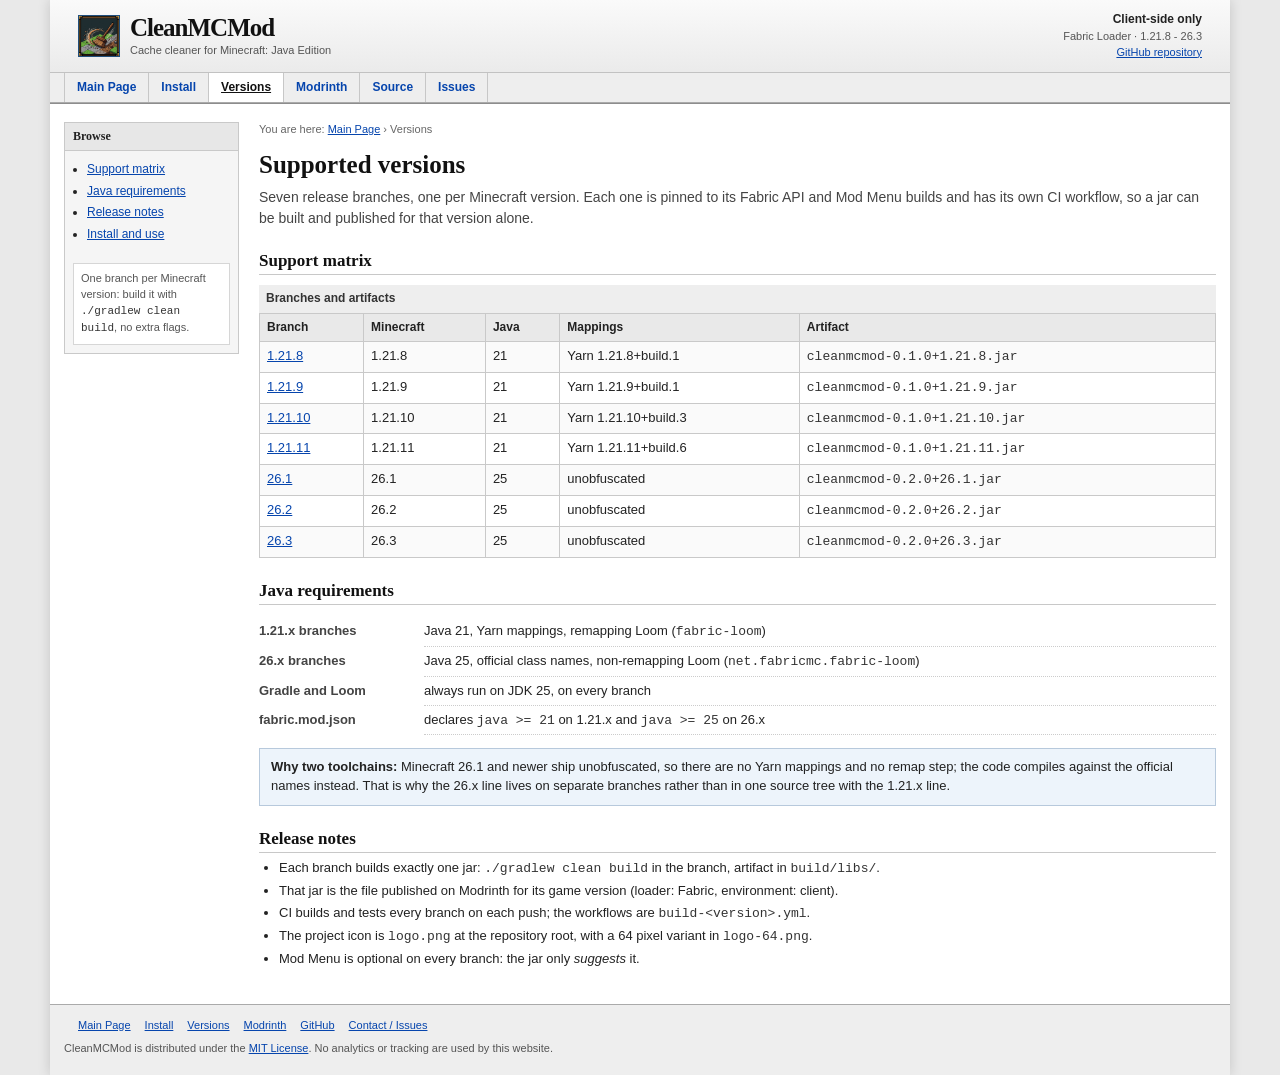
==== .website/versions.html @ 72325664 "Add the CleanMCMod project site A three-page static site in the same catalogue style as the other Pi" ====
<!doctype html>
<html lang="en">
<head>
<meta charset="utf-8"><meta name="viewport" content="width=device-width, initial-scale=1">
<meta name="description" content="CleanMCMod supported Minecraft versions and the branch that builds each one.">
<title>Versions - CleanMCMod</title>
<link rel="stylesheet" href="styles.css">
<link rel="icon" type="image/png" href="icon.png">
<script defer src="script.js"></script>
</head>
<body>
<a class="skip-link" href="#main-content">Skip to content</a>
<header class="site-header">
  <div class="container header-main">
    <a class="brand" href="index.html">
      <span class="brand-mark"><img src="icon.png" alt="CleanMCMod logo"></span>
      <span><span class="brand-name">CleanMCMod</span><span class="brand-subtitle">Cache cleaner for Minecraft: Java Edition</span></span>
    </a>
    <div class="header-meta">
      <strong>Client-side only</strong>
      Fabric Loader &middot; 1.21.8 - 26.3<br>
      <a href="https://github.com/PiBOH/cleanmcmod">GitHub repository</a>
    </div>
    <button class="menu-toggle" type="button" aria-expanded="false" aria-controls="primary-nav">Menu</button>
  </div>
  <nav class="site-nav" aria-label="Main navigation">
    <ul class="container nav-list" id="primary-nav">
      <li><a href="index.html">Main Page</a></li>
      <li><a href="install.html">Install</a></li>
      <li><a href="versions.html" aria-current="page">Versions</a></li>
      <li><a href="https://modrinth.com/mod/cleanmcmod">Modrinth</a></li>
      <li><a href="https://github.com/PiBOH/cleanmcmod">Source</a></li>
      <li><a href="https://github.com/PiBOH/cleanmcmod/issues">Issues</a></li>
    </ul>
  </nav>
</header>

<main id="main-content" class="page-layout">
  <aside class="sidebar">
    <h2 class="sidebar-heading">Browse</h2>
    <ul>
      <li><a href="#matrix">Support matrix</a></li>
      <li><a href="#java">Java requirements</a></li>
      <li><a href="#release">Release notes</a></li>
      <li><a href="install.html">Install and use</a></li>
    </ul>
    <div class="sidebar-note">One branch per Minecraft version: build it with <code>./gradlew clean build</code>, no extra flags.</div>
  </aside>

  <section class="content">
    <p class="breadcrumb">You are here: <a href="index.html">Main Page</a> &rsaquo; Versions</p>
    <h1>Supported versions</h1>
    <p class="lead">Seven release branches, one per Minecraft version. Each one is pinned to its Fabric API and Mod Menu builds and has its own CI workflow, so a jar can be built and published for that version alone.</p>

    <h2 id="matrix">Support matrix</h2>
    <table class="catalog-table">
      <caption>Branches and artifacts</caption>
      <tr><th>Branch</th><th>Minecraft</th><th>Java</th><th>Mappings</th><th>Artifact</th></tr>
      <tr><td><a href="https://github.com/PiBOH/cleanmcmod/tree/1.21.8">1.21.8</a></td><td>1.21.8</td><td>21</td><td>Yarn 1.21.8+build.1</td><td><code>cleanmcmod-0.1.0+1.21.8.jar</code></td></tr>
      <tr><td><a href="https://github.com/PiBOH/cleanmcmod/tree/1.21.9">1.21.9</a></td><td>1.21.9</td><td>21</td><td>Yarn 1.21.9+build.1</td><td><code>cleanmcmod-0.1.0+1.21.9.jar</code></td></tr>
      <tr><td><a href="https://github.com/PiBOH/cleanmcmod/tree/1.21.10">1.21.10</a></td><td>1.21.10</td><td>21</td><td>Yarn 1.21.10+build.3</td><td><code>cleanmcmod-0.1.0+1.21.10.jar</code></td></tr>
      <tr><td><a href="https://github.com/PiBOH/cleanmcmod/tree/1.21.11">1.21.11</a></td><td>1.21.11</td><td>21</td><td>Yarn 1.21.11+build.6</td><td><code>cleanmcmod-0.1.0+1.21.11.jar</code></td></tr>
      <tr><td><a href="https://github.com/PiBOH/cleanmcmod/tree/26.1">26.1</a></td><td>26.1</td><td>25</td><td>unobfuscated</td><td><code>cleanmcmod-0.2.0+26.1.jar</code></td></tr>
      <tr><td><a href="https://github.com/PiBOH/cleanmcmod/tree/26.2">26.2</a></td><td>26.2</td><td>25</td><td>unobfuscated</td><td><code>cleanmcmod-0.2.0+26.2.jar</code></td></tr>
      <tr><td><a href="https://github.com/PiBOH/cleanmcmod/tree/26.3">26.3</a></td><td>26.3</td><td>25</td><td>unobfuscated</td><td><code>cleanmcmod-0.2.0+26.3.jar</code></td></tr>
    </table>

    <h2 id="java">Java requirements</h2>
    <div class="detail-list">
      <dl>
        <dt>1.21.x branches</dt><dd>Java 21, Yarn mappings, remapping Loom (<code>fabric-loom</code>)</dd>
        <dt>26.x branches</dt><dd>Java 25, official class names, non-remapping Loom (<code>net.fabricmc.fabric-loom</code>)</dd>
        <dt>Gradle and Loom</dt><dd>always run on JDK 25, on every branch</dd>
        <dt>fabric.mod.json</dt><dd>declares <code>java &gt;= 21</code> on 1.21.x and <code>java &gt;= 25</code> on 26.x</dd>
      </dl>
    </div>
    <div class="notice"><strong>Why two toolchains:</strong> Minecraft 26.1 and newer ship unobfuscated, so there are no Yarn mappings and no remap step; the code compiles against the official names instead. That is why the 26.x line lives on separate branches rather than in one source tree with the 1.21.x line.</div>

    <h2 id="release">Release notes</h2>
    <ul class="list-tight">
      <li>Each branch builds exactly one jar: <code>./gradlew clean build</code> in the branch, artifact in <code>build/libs/</code>.</li>
      <li>That jar is the file published on Modrinth for its game version (loader: Fabric, environment: client).</li>
      <li>CI builds and tests every branch on each push; the workflows are <code>build-&lt;version&gt;.yml</code>.</li>
      <li>The project icon is <code>logo.png</code> at the repository root, with a 64 pixel variant in <code>logo-64.png</code>.</li>
      <li>Mod Menu is optional on every branch: the jar only <em>suggests</em> it.</li>
    </ul>
  </section>
</main>

<footer class="site-footer">
  <div class="container footer-links">
    <a href="index.html">Main Page</a>
    <a href="install.html">Install</a>
    <a href="versions.html">Versions</a>
    <a href="https://modrinth.com/mod/cleanmcmod">Modrinth</a>
    <a href="https://github.com/PiBOH/cleanmcmod">GitHub</a>
    <a href="https://github.com/PiBOH/cleanmcmod/issues">Contact / Issues</a>
  </div>
  <div class="container footer-note">CleanMCMod is distributed under the <a href="https://github.com/PiBOH/cleanmcmod/blob/main/LICENSE">MIT License</a>. No analytics or tracking are used by this website.</div>
</footer>
</body>
</html>
---- .website/styles.css ----
/* CleanMCMod project site
   Same catalogue styling as the other PiBOH pages: compact, plain, link-first.
*/
:root {
  --page: #ffffff;
  --panel: #f5f5f5;
  --panel-blue: #edf4fb;
  --line: #c9c9c9;
  --line-dark: #a7a7a7;
  --text: #222222;
  --muted: #5d5d5d;
  --blue: #0645ad;
  --blue-dark: #003b86;
  --visited: #5b2a86;
  --green: #176d35;
  --orange: #8b4b00;
  --red: #9b2226;
  --max: 1180px;
}

* { box-sizing: border-box; }
html { background: #e9e9e9; }
body {
  max-width: var(--max);
  min-height: 100vh;
  margin: 0 auto;
  color: var(--text);
  background: var(--page);
  font: 13px/1.45 Arial, Helvetica, sans-serif;
  box-shadow: 0 0 12px rgba(0, 0, 0, .16);
}
a { color: var(--blue); text-decoration: underline; }
a:visited { color: var(--visited); }
a:hover, a:focus { color: var(--blue-dark); text-decoration: none; }
button, input, select { font: inherit; }
code, kbd, pre { font-family: "Courier New", Courier, monospace; }
code { color: #333; }
.container { width: min(100% - 28px, var(--max) - 28px); margin: 0 auto; }
.skip-link { position: absolute; left: -9999px; top: 0; padding: 6px 9px; color: #fff; background: #000; }
.skip-link:focus { left: 8px; z-index: 20; }
.sr-only { position: absolute; width: 1px; height: 1px; padding: 0; margin: -1px; overflow: hidden; clip: rect(0, 0, 0, 0); white-space: nowrap; border: 0; }

.site-header { border-bottom: 1px solid #8d8d8d; background: linear-gradient(#fafafa, #e4e4e4); }
.header-main { display: flex; align-items: center; justify-content: space-between; gap: 18px; min-height: 72px; padding: 10px 14px; }
.brand { display: flex; align-items: center; gap: 10px; color: #111; text-decoration: none; }
.brand:visited { color: #111; }
.brand-mark { display: grid; place-items: center; width: 42px; height: 42px; overflow: hidden; border: 1px solid #214f7d; background: #0f3b2c; }
.brand-mark img { display: block; width: 100%; height: 100%; object-fit: cover; object-position: center center; }
.brand-name { display: block; font: bold 25px Georgia, "Times New Roman", serif; letter-spacing: -.04em; }
.brand-subtitle { display: block; margin-top: 1px; color: #555; font-size: 11px; }
.header-meta { color: #555; font-size: 11px; text-align: right; }
.header-meta strong { display: block; color: #222; font-size: 12px; }

.site-nav { border-top: 1px solid #c2c2c2; border-bottom: 1px solid #aaa; background: #eee; }
.nav-list { display: flex; flex-wrap: wrap; gap: 0; margin: 0 auto; padding: 0; list-style: none; }
.nav-list a { display: block; padding: 6px 12px; border-right: 1px solid #c7c7c7; color: #0645ad; font-size: 12px; font-weight: bold; text-decoration: none; }
.nav-list li:first-child a { border-left: 1px solid #c7c7c7; }
.nav-list a:hover, .nav-list a[aria-current="page"] { color: #111; background: #fff; text-decoration: underline; }
.menu-toggle { display: none; margin: 5px 0; padding: 5px 8px; border: 1px solid #999; background: #fff; cursor: pointer; }

.page-layout { display: grid; grid-template-columns: 175px minmax(0, 1fr); gap: 20px; padding: 18px 14px 30px; }
.sidebar { align-self: start; border: 1px solid var(--line); background: var(--panel); }
.sidebar-heading { margin: 0; padding: 6px 8px; border-bottom: 1px solid var(--line); color: #222; background: #e7e7e7; font-size: 12px; }
.sidebar ul { margin: 0; padding: 6px 9px 8px 22px; }
.sidebar li { margin: 4px 0; font-size: 12px; }
.sidebar-note { margin: 8px; padding: 7px; border: 1px solid #d6d6d6; color: #555; background: #fff; font-size: 11px; }
.content { min-width: 0; }
.breadcrumb { margin: 0 0 12px; color: #666; font-size: 11px; }
.breadcrumb a { color: #0645ad; }
h1 { margin: 0 0 7px; color: #111; font: bold 25px/1.2 Georgia, "Times New Roman", serif; }
h2 { margin: 22px 0 6px; padding-bottom: 3px; border-bottom: 1px solid #c8c8c8; color: #111; font: bold 17px/1.25 Georgia, "Times New Roman", serif; }
h3 { margin: 16px 0 4px; color: #222; font-size: 14px; }
p { margin: 8px 0; }
.lead { margin: 0 0 13px; color: #444; font-size: 14px; }
.notice { margin: 12px 0; padding: 9px 11px; border: 1px solid #b7c9dc; background: var(--panel-blue); }
.notice.warning { border-color: #dfc78e; background: #fff9e8; }
.notice.danger { border-color: #dfb1b1; background: #fff2f2; }
.notice strong { color: #222; }
.small { color: var(--muted); font-size: 11px; }
.muted { color: var(--muted); }

.catalog-table { width: 100%; margin: 10px 0 15px; border-collapse: collapse; border: 1px solid var(--line-dark); }
.catalog-table caption { padding: 5px 7px; color: #333; background: #eee; font-size: 12px; font-weight: bold; text-align: left; }
.catalog-table th, .catalog-table td { padding: 5px 7px; border: 1px solid var(--line); vertical-align: top; text-align: left; }
.catalog-table th { color: #222; background: #e9e9e9; font-size: 12px; }
.catalog-table tr:nth-child(even) td { background: #fafafa; }
.catalog-table.compact th, .catalog-table.compact td { padding: 3px 6px; }
.catalog-table .right { text-align: right; white-space: nowrap; }
.tool-name { font-weight: bold; }
.tool-icon { display: inline-block; min-width: 32px; margin-right: 5px; padding: 2px 4px; border: 1px solid #9aaabb; color: #16486d; background: #edf4fb; font: bold 10px Arial; text-align: center; }
.status { display: inline-block; padding: 1px 5px; border: 1px solid #aaa; color: #444; background: #eee; font-size: 10px; white-space: nowrap; }
.status.recommended { border-color: #91b99c; color: #155c2c; background: #edf8ef; }
.status.fallback { border-color: #d5b87a; color: #7c4900; background: #fff8e7; }
.status.warning { border-color: #d8a1a1; color: #8e1f23; background: #fff1f1; }

.hero-classic { padding: 11px 13px; border: 1px solid #b6c7d7; background: linear-gradient(90deg, #eef6fd, #fff); }
.hero-classic h1 { margin-bottom: 4px; font-size: 27px; }
.hero-classic p { max-width: 800px; }
.quick-links { display: flex; flex-wrap: wrap; gap: 7px 18px; margin: 12px 0 4px; }
.quick-links a { font-weight: bold; }
.detail-list { margin-top: 6px; }
.detail-list dt { float: left; clear: left; width: 165px; padding: 4px 8px 4px 0; color: #444; font-weight: bold; }
.detail-list dd { min-height: 25px; margin: 0 0 1px 165px; padding: 4px 0; border-bottom: 1px dotted #ccc; }
pre.command { overflow-x: auto; margin: 8px 0; padding: 9px; border: 1px solid #c9c9c9; background: #f8f8f8; font-size: 12px; }
.list-tight { margin: 5px 0; padding-left: 20px; }
.list-tight li { margin: 3px 0; }

.site-footer { padding: 13px 14px 18px; border-top: 1px solid #aaa; color: #555; background: #eee; font-size: 11px; }
.footer-links { display: flex; flex-wrap: wrap; gap: 0 14px; margin-bottom: 7px; }
.footer-note { margin: 0; }

@media (max-width: 760px) {
  .header-main { min-height: 62px; }
  .header-meta { display: none; }
  .menu-toggle { display: block; }
  .nav-list { display: none; }
  .nav-list.is-open { display: block; }
  .nav-list a, .nav-list li:first-child a { border-left: 0; border-right: 0; border-bottom: 1px solid #d1d1d1; }
  .page-layout { display: block; padding-top: 12px; }
  .sidebar { margin-bottom: 15px; }
  .sidebar ul { columns: 2; }
  .catalog-table { display: block; overflow-x: auto; white-space: normal; }
  .detail-list dt { float: none; width: auto; padding-bottom: 0; }
  .detail-list dd { margin-left: 0; }
}
@media (max-width: 430px) {
  .container { width: calc(100% - 18px); }
  .brand-name { font-size: 22px; }
  .brand-subtitle { font-size: 10px; }
  h1 { font-size: 22px; }
  .sidebar ul { columns: 1; }
}
@media (prefers-reduced-motion: reduce) { * { scroll-behavior: auto !important; } }
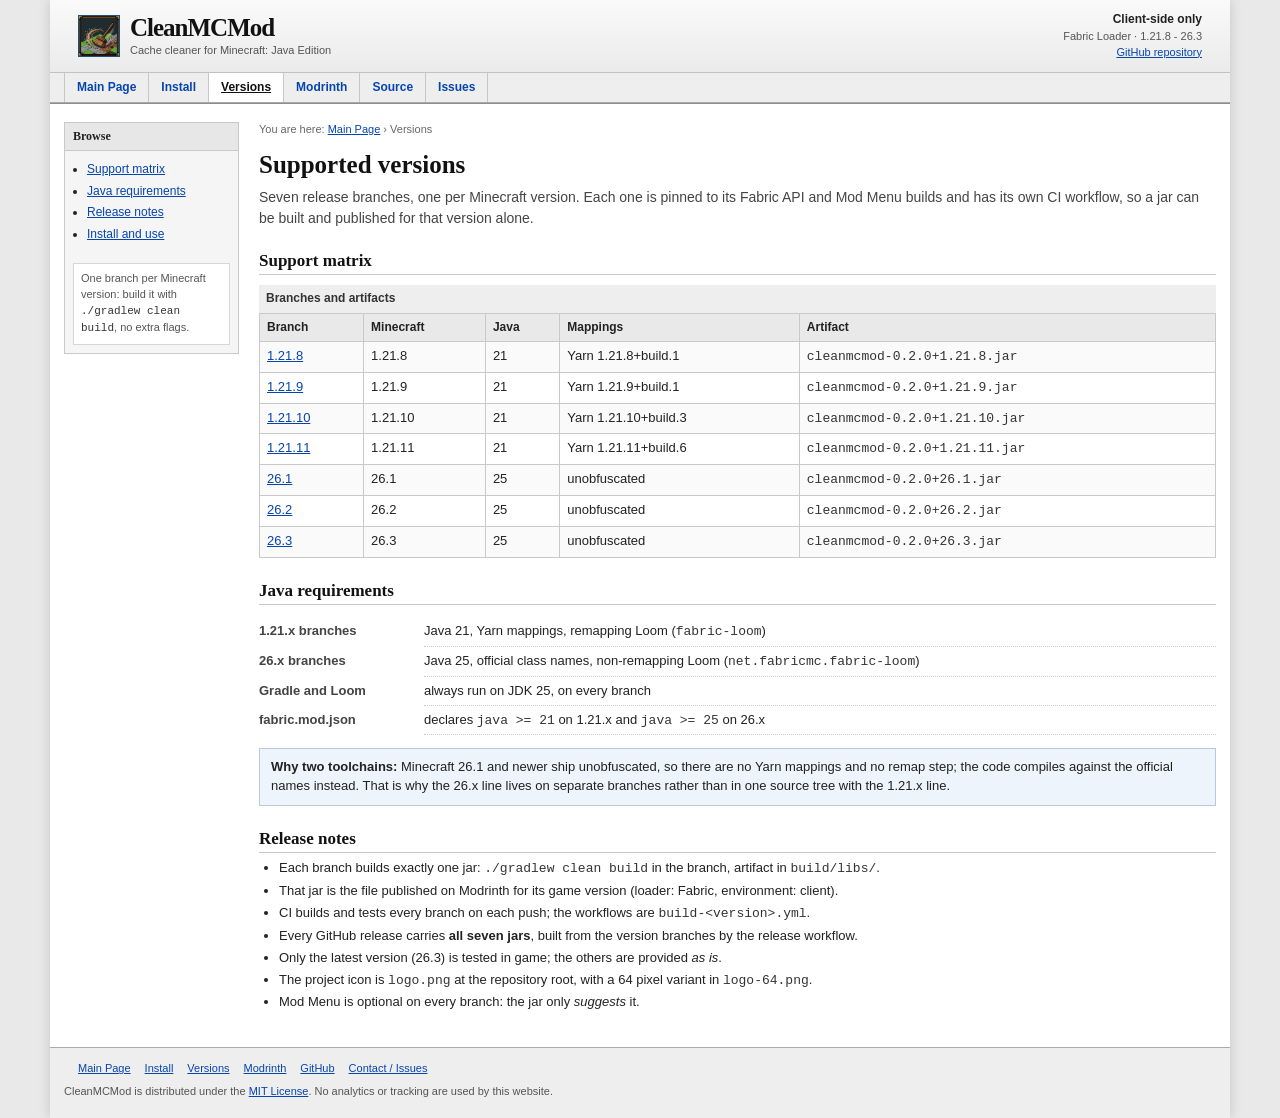
==== commit c0005070: "Say which versions are tested and point at the multi-jar release The site now repeats the same warni" ====
--- a/.website/versions.html
+++ b/.website/versions.html
@@ -56,10 +56,10 @@
     <table class="catalog-table">
       <caption>Branches and artifacts</caption>
       <tr><th>Branch</th><th>Minecraft</th><th>Java</th><th>Mappings</th><th>Artifact</th></tr>
-      <tr><td><a href="https://github.com/PiBOH/cleanmcmod/tree/1.21.8">1.21.8</a></td><td>1.21.8</td><td>21</td><td>Yarn 1.21.8+build.1</td><td><code>cleanmcmod-0.1.0+1.21.8.jar</code></td></tr>
-      <tr><td><a href="https://github.com/PiBOH/cleanmcmod/tree/1.21.9">1.21.9</a></td><td>1.21.9</td><td>21</td><td>Yarn 1.21.9+build.1</td><td><code>cleanmcmod-0.1.0+1.21.9.jar</code></td></tr>
-      <tr><td><a href="https://github.com/PiBOH/cleanmcmod/tree/1.21.10">1.21.10</a></td><td>1.21.10</td><td>21</td><td>Yarn 1.21.10+build.3</td><td><code>cleanmcmod-0.1.0+1.21.10.jar</code></td></tr>
-      <tr><td><a href="https://github.com/PiBOH/cleanmcmod/tree/1.21.11">1.21.11</a></td><td>1.21.11</td><td>21</td><td>Yarn 1.21.11+build.6</td><td><code>cleanmcmod-0.1.0+1.21.11.jar</code></td></tr>
+      <tr><td><a href="https://github.com/PiBOH/cleanmcmod/tree/1.21.8">1.21.8</a></td><td>1.21.8</td><td>21</td><td>Yarn 1.21.8+build.1</td><td><code>cleanmcmod-0.2.0+1.21.8.jar</code></td></tr>
+      <tr><td><a href="https://github.com/PiBOH/cleanmcmod/tree/1.21.9">1.21.9</a></td><td>1.21.9</td><td>21</td><td>Yarn 1.21.9+build.1</td><td><code>cleanmcmod-0.2.0+1.21.9.jar</code></td></tr>
+      <tr><td><a href="https://github.com/PiBOH/cleanmcmod/tree/1.21.10">1.21.10</a></td><td>1.21.10</td><td>21</td><td>Yarn 1.21.10+build.3</td><td><code>cleanmcmod-0.2.0+1.21.10.jar</code></td></tr>
+      <tr><td><a href="https://github.com/PiBOH/cleanmcmod/tree/1.21.11">1.21.11</a></td><td>1.21.11</td><td>21</td><td>Yarn 1.21.11+build.6</td><td><code>cleanmcmod-0.2.0+1.21.11.jar</code></td></tr>
       <tr><td><a href="https://github.com/PiBOH/cleanmcmod/tree/26.1">26.1</a></td><td>26.1</td><td>25</td><td>unobfuscated</td><td><code>cleanmcmod-0.2.0+26.1.jar</code></td></tr>
       <tr><td><a href="https://github.com/PiBOH/cleanmcmod/tree/26.2">26.2</a></td><td>26.2</td><td>25</td><td>unobfuscated</td><td><code>cleanmcmod-0.2.0+26.2.jar</code></td></tr>
       <tr><td><a href="https://github.com/PiBOH/cleanmcmod/tree/26.3">26.3</a></td><td>26.3</td><td>25</td><td>unobfuscated</td><td><code>cleanmcmod-0.2.0+26.3.jar</code></td></tr>
@@ -81,6 +81,8 @@
       <li>Each branch builds exactly one jar: <code>./gradlew clean build</code> in the branch, artifact in <code>build/libs/</code>.</li>
       <li>That jar is the file published on Modrinth for its game version (loader: Fabric, environment: client).</li>
       <li>CI builds and tests every branch on each push; the workflows are <code>build-&lt;version&gt;.yml</code>.</li>
+      <li>Every GitHub release carries <strong>all seven jars</strong>, built from the version branches by the release workflow.</li>
+      <li>Only the latest version (26.3) is tested in game; the others are provided <em>as is</em>.</li>
       <li>The project icon is <code>logo.png</code> at the repository root, with a 64 pixel variant in <code>logo-64.png</code>.</li>
       <li>Mod Menu is optional on every branch: the jar only <em>suggests</em> it.</li>
     </ul>
